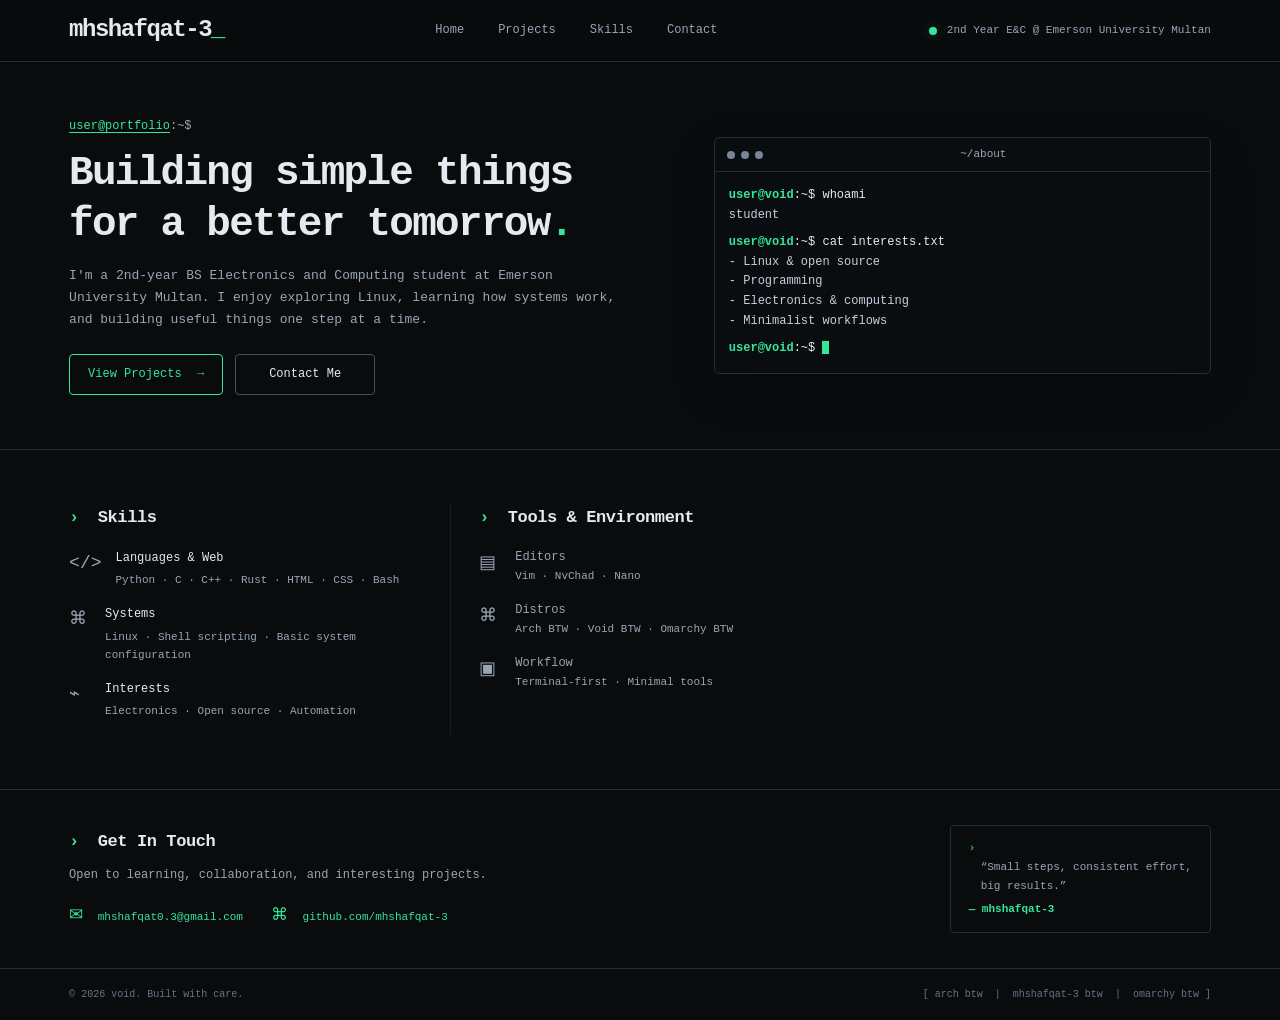
==== index.html @ f00e819d "Add files via upload" ====
<!doctype html>
<html lang="en">
<head>
  <meta charset="utf-8">
  <meta name="viewport" content="width=device-width, initial-scale=1">
  <meta name="theme-color" content="#090b0d">
  <meta name="description" content="void — Electronics and Computing student exploring Linux, programming, and open source.">
  <meta property="og:title" content="void — Developer Portfolio">
  <meta property="og:description" content="A small corner of the internet for code, Linux, and things I'm building.">
  <title>mhshafqat-3 — Developer Portfolio</title>
  <link rel="icon" href="favicon.svg" type="image/svg+xml">
  <link rel="stylesheet" href="style.css">
</head>
<body>
  <header class="topbar">
    <a class="brand" href="#home" aria-label="mhshafqat-3 home">mhshafqat-3<span>_</span></a>
    <button class="menu-toggle" aria-expanded="false" aria-controls="nav" aria-label="Toggle navigation">☰</button>
    <nav id="nav" class="nav">
      <a class="active" href="index.html">Home</a><a href="projects.html">Projects</a><a href="index.html#skills">Skills</a><a href="index.html#contact">Contact</a>
    </nav>
    <div class="status"><i></i><span>2nd Year E&amp;C @ Emerson University Multan</span></div>
  </header>

  <main>
    <section class="hero section" id="home">
      <div class="hero-copy">
        <p class="prompt"><span>user@portfolio</span>:~$</p>
        <h1>Building simple things<br>for a better tomorrow<span class="green">.</span></h1>
        <p class="intro">I'm a 2nd-year BS Electronics and Computing student at Emerson University Multan. I enjoy exploring Linux, learning how systems work, and building useful things one step at a time.</p>
        <div class="actions"><a class="button primary" href="projects.html">View Projects <span>→</span></a><a class="button" href="#contact">Contact Me</a></div>
      </div>
      <div class="terminal" aria-label="Terminal-style introduction">
        <div class="terminal-bar"><span></span><span></span><span></span><p>~/about</p></div>
        <div class="terminal-body">
          <p><b>user@void</b>:~$ whoami</p><p class="output">student</p>
          <p><b>user@void</b>:~$ cat interests.txt</p>
          <p class="output">- Linux &amp; open source<br>- Programming<br>- Electronics &amp; computing<br>- Minimalist workflows</p>
          <p><b>user@void</b>:~$ <span class="cursor"></span></p>
        </div>
      </div>
    </section>

    <section class="overview section">
      <article id="skills">
        <h2><span>›</span> Skills</h2>
        <div class="skill-group"><span class="skill-icon">&lt;/&gt;</span><div><h3>Languages &amp; Web</h3><p>Python · C · C++ · Rust · HTML · CSS · Bash</p></div></div>
        <div class="skill-group"><span class="skill-icon">⌘</span><div><h3>Systems</h3><p>Linux · Shell scripting · Basic system configuration</p></div></div>
        <div class="skill-group"><span class="skill-icon">⌁</span><div><h3>Interests</h3><p>Electronics · Open source · Automation</p></div></div>
      </article>
      <article>
        <h2><span>›</span> Tools &amp; Environment</h2>
        <div class="tool-row"><span>▤</span><p><b>Editors</b><br>Vim · NvChad · Nano</p></div>
        <div class="tool-row"><span>⌘</span><p><b>Distros</b><br>Arch BTW · Void BTW · Omarchy BTW</p></div>
        <div class="tool-row"><span>▣</span><p><b>Workflow</b><br>Terminal-first · Minimal tools</p></div>
      </article>
    </section>

    <section class="contact section" id="contact">
      <div><h2><span>›</span> Get In Touch</h2><p>Open to learning, collaboration, and interesting projects.</p>
        <div class="contact-links">
          <a href="mailto: mhshafqat0.3@gmail.com"><span>✉</span> mhshafqat0.3@gmail.com</a>
          <a href="https://github.com/mhshafqat-3" target="_blank" rel="noreferrer"><span>⌘</span> github.com/mhshafqat-3</a>
        </div>
      </div>
      <aside class="quote"><span>›</span><p>“Small steps, consistent effort,<br>big results.”</p><b>— mhshafqat-3</b></aside>
    </section>
  </main>
  <footer><p>© <span id="year"></span> void. Built with care.</p><p class="footer-note">[ arch btw&nbsp; | &nbsp;mhshafqat-3 btw&nbsp; | &nbsp;omarchy btw ]</p></footer>
  <script src="script.js"></script>
</body>
</html>
---- style.css ----
:root{color-scheme:dark;--bg:#090b0d;--panel:#0c0f12;--text:#e5eaf0;--muted:#9aa6b5;--dim:#667386;--green:#35e69a;--border:#252d37;--mono:ui-monospace,SFMono-Regular,Menlo,Monaco,Consolas,"Liberation Mono",monospace}
*{box-sizing:border-box}html{scroll-behavior:smooth;scroll-padding-top:80px}body{margin:0;background:var(--bg);color:var(--text);font-family:var(--mono);font-size:14px;line-height:1.7}a{color:inherit;text-decoration:none}a:focus-visible,button:focus-visible{outline:2px solid var(--green);outline-offset:4px}.topbar{height:62px;padding:0 5.4%;display:flex;align-items:center;gap:34px;border-bottom:1px solid var(--border);position:sticky;top:0;background:rgba(9,11,13,.94);backdrop-filter:blur(12px);z-index:10}.brand{font-size:24px;font-weight:800;letter-spacing:-1.5px;color:var(--text)}.brand span,.green{color:var(--green)}.nav{display:flex;gap:34px;margin:auto;font-size:12px;color:var(--muted)}.nav a{padding:20px 0;transition:color .2s}.nav a:hover,.nav a.active{color:var(--green)}.status{font-size:11px;color:var(--muted);display:flex;align-items:center;gap:10px;white-space:nowrap}.status i{width:8px;height:8px;border-radius:50%;background:var(--green);box-shadow:0 0 12px #35e69a55}.menu-toggle{display:none;background:none;border:1px solid var(--border);color:var(--text);padding:5px 10px}.section{padding:54px 5.4%;border-bottom:1px solid var(--border)}.hero{display:grid;grid-template-columns:1fr .88fr;gap:7%;align-items:center;min-height:380px}.prompt{color:var(--muted);font-size:12px;margin:0 0 12px}.prompt span{color:var(--green);text-decoration:underline;text-underline-offset:3px}.hero h1{font-size:clamp(29px,3.2vw,43px);line-height:1.23;letter-spacing:-1.7px;margin:0 0 16px}.intro{color:var(--muted);max-width:550px;margin:0 0 23px;font-size:13px}.actions{display:flex;gap:12px;flex-wrap:wrap}.button{border:1px solid #46505e;border-radius:4px;padding:9px 18px;font-size:12px;min-width:140px;text-align:center;transition:border-color .2s,background .2s}.button:hover{border-color:var(--green)}.button.primary{border-color:var(--green);color:var(--green)}.button.primary:hover{background:#35e69a12}.button span{margin-left:8px}.terminal{border:1px solid var(--border);border-radius:5px;overflow:hidden;background:#0a0d10;box-shadow:0 16px 45px #0002}.terminal-bar{height:34px;border-bottom:1px solid var(--border);display:flex;align-items:center;gap:6px;padding:0 12px;color:var(--muted);font-size:11px}.terminal-bar span{height:8px;width:8px;background:#77869a;border-radius:50%}.terminal-bar p{margin:auto;font-size:11px}.terminal-body{padding:14px;font-size:12px;line-height:1.65}.terminal-body p{margin:0}.terminal-body b{color:var(--green);font-weight:600}.output{color:#c5d0dd;margin-bottom:7px!important}.cursor{display:inline-block;background:var(--green);height:13px;width:7px;vertical-align:middle;animation:blink 1.2s steps(2,start) infinite}@keyframes blink{to{visibility:hidden}}.overview{display:grid;grid-template-columns:1fr 1.1fr 1fr;gap:36px}.overview article+article{border-left:1px solid #171d24;padding-left:28px}h2{font-size:17px;font-weight:600;margin:0 0 14px;letter-spacing:-.4px}h2>span,.section-heading h2>span,.contact h2>span{color:var(--green);margin-right:9px}.overview article>p,.section-heading>p,.contact>div>p{color:var(--muted);font-size:12px;margin:0 0 18px}.text-link{display:inline-block;color:var(--green);font-size:12px;text-decoration:underline;text-underline-offset:4px;margin-top:6px}.text-link span{margin-left:7px}.skill-group,.tool-row{display:flex;gap:14px;margin:15px 0;align-items:flex-start}.skill-icon,.tool-row>span{color:var(--muted);font-size:18px;min-width:22px}.skill-group h3,.tool-row b{font-size:12px;font-weight:500;margin:0 0 3px}.skill-group p,.tool-row p{color:var(--muted);font-size:11px;margin:0;line-height:1.65}.projects{padding-top:38px;padding-bottom:42px}.section-heading{display:flex;align-items:baseline;gap:18px;flex-wrap:wrap;margin-bottom:18px}.section-heading h2{margin:0}.section-heading>p{margin:0}.project-grid{display:grid;grid-template-columns:repeat(4,minmax(0,1fr));gap:14px}.project-card{border:1px solid var(--border);border-radius:4px;padding:17px 15px;min-height:208px;background:linear-gradient(140deg,#0d1115,#090b0d 65%);transition:border-color .2s,transform .2s}.project-card:hover{border-color:#3a7a61;transform:translateY(-2px)}.project-symbol{height:31px;width:35px;display:grid;place-items:center;border:1px solid #167a51;color:var(--green);border-radius:3px;font-size:13px;margin-bottom:12px}.project-card h3{font-size:13px;font-weight:600;margin:0 0 7px}.project-card>p{color:var(--muted);font-size:10px;line-height:1.7;margin:0 0 12px}.tags{display:flex;gap:6px;flex-wrap:wrap;margin:12px 0}.tags span{border:1px solid #263b36;border-radius:3px;padding:1px 6px;font-size:9px;color:#a8d6c2}.project-links{margin-top:14px;display:flex;gap:14px;font-size:10px}.project-links a{color:var(--green)}.add-card{border-style:dashed;display:flex;flex-direction:column;align-items:center;justify-content:center;text-align:center}.add-card .plus{font-size:25px;color:var(--muted);line-height:1}.add-card h3{margin-top:12px}.add-card code{color:var(--text)}.contact{display:flex;justify-content:space-between;align-items:center;gap:30px;padding-top:35px;padding-bottom:35px}.contact h2{margin-bottom:8px}.contact>div>p{margin-bottom:17px}.contact-links{display:flex;gap:28px;flex-wrap:wrap}.contact-links a{color:var(--green);font-size:11px}.contact-links span{font-size:17px;margin-right:8px}.quote{border:1px solid var(--border);padding:13px 18px;min-width:235px;border-radius:4px;font-size:11px;color:var(--muted)}.quote>span,.quote b{color:var(--green)}.quote p{margin:0 0 5px 12px}footer{padding:17px 5.4%;display:flex;justify-content:space-between;color:var(--dim);font-size:10px}footer p{margin:0}
@media(min-width:1400px){.section{padding-left:max(5.4%,calc((100vw - 1320px)/2));padding-right:max(5.4%,calc((100vw - 1320px)/2))}.topbar{padding-left:max(5.4%,calc((100vw - 1320px)/2));padding-right:max(5.4%,calc((100vw - 1320px)/2))}}
@media(max-width:1000px){.topbar{gap:20px}.status{display:none}.nav{gap:22px}.hero{gap:4%}.hero h1{font-size:clamp(28px,4vw,39px)}.overview{gap:20px}.overview article+article{padding-left:20px}.project-grid{grid-template-columns:repeat(2,minmax(0,1fr))}}
@media(max-width:650px){body{font-size:13px}.topbar{height:58px;padding:0 5%;justify-content:space-between}.menu-toggle{display:block}.nav{display:none;position:absolute;top:57px;left:0;right:0;margin:0;padding:12px 5%;background:#0a0d10;border-bottom:1px solid var(--border);flex-direction:column;gap:0}.nav.open{display:flex}.nav a{padding:10px 0}.section{padding:36px 5%}.hero{grid-template-columns:1fr;gap:28px;min-height:auto}.hero h1{font-size:clamp(30px,8vw,42px)}.intro{font-size:12px}.terminal-body{font-size:11px}.overview{grid-template-columns:1fr;gap:26px}.overview article+article{border-left:0;border-top:1px solid #171d24;padding:24px 0 0}.overview article>p{max-width:500px}.project-grid{grid-template-columns:1fr}.project-card{min-height:190px}.section-heading{display:block}.section-heading>p{margin:4px 0 0 23px}.contact{align-items:stretch;flex-direction:column}.contact-links{flex-direction:column;gap:12px}.quote{min-width:0}footer{padding:16px 5%;gap:12px;flex-direction:column}.footer-note{font-size:9px}}
@media(prefers-reduced-motion:reduce){*,*::before,*::after{scroll-behavior:auto!important;animation-duration:.01ms!important;animation-iteration-count:1!important;transition-duration:.01ms!important}}

/* Dedicated projects page */
.projects-page{min-height:calc(100vh - 120px);padding-top:58px}
.projects-intro{max-width:760px;margin-bottom:42px}
.projects-intro h1{font-size:clamp(32px,5vw,48px);line-height:1.2;letter-spacing:-1.8px;margin:0 0 14px}
.projects-intro .intro{max-width:680px}
.project-grid-page{grid-template-columns:repeat(3,minmax(0,1fr));gap:18px}
.project-grid-page .project-card{min-height:235px;padding:21px}
.back-home{margin-top:32px}
@media(max-width:800px){.project-grid-page{grid-template-columns:repeat(2,minmax(0,1fr))}}
@media(max-width:550px){.projects-page{padding-top:38px}.project-grid-page{grid-template-columns:1fr}.project-grid-page .project-card{min-height:190px}}
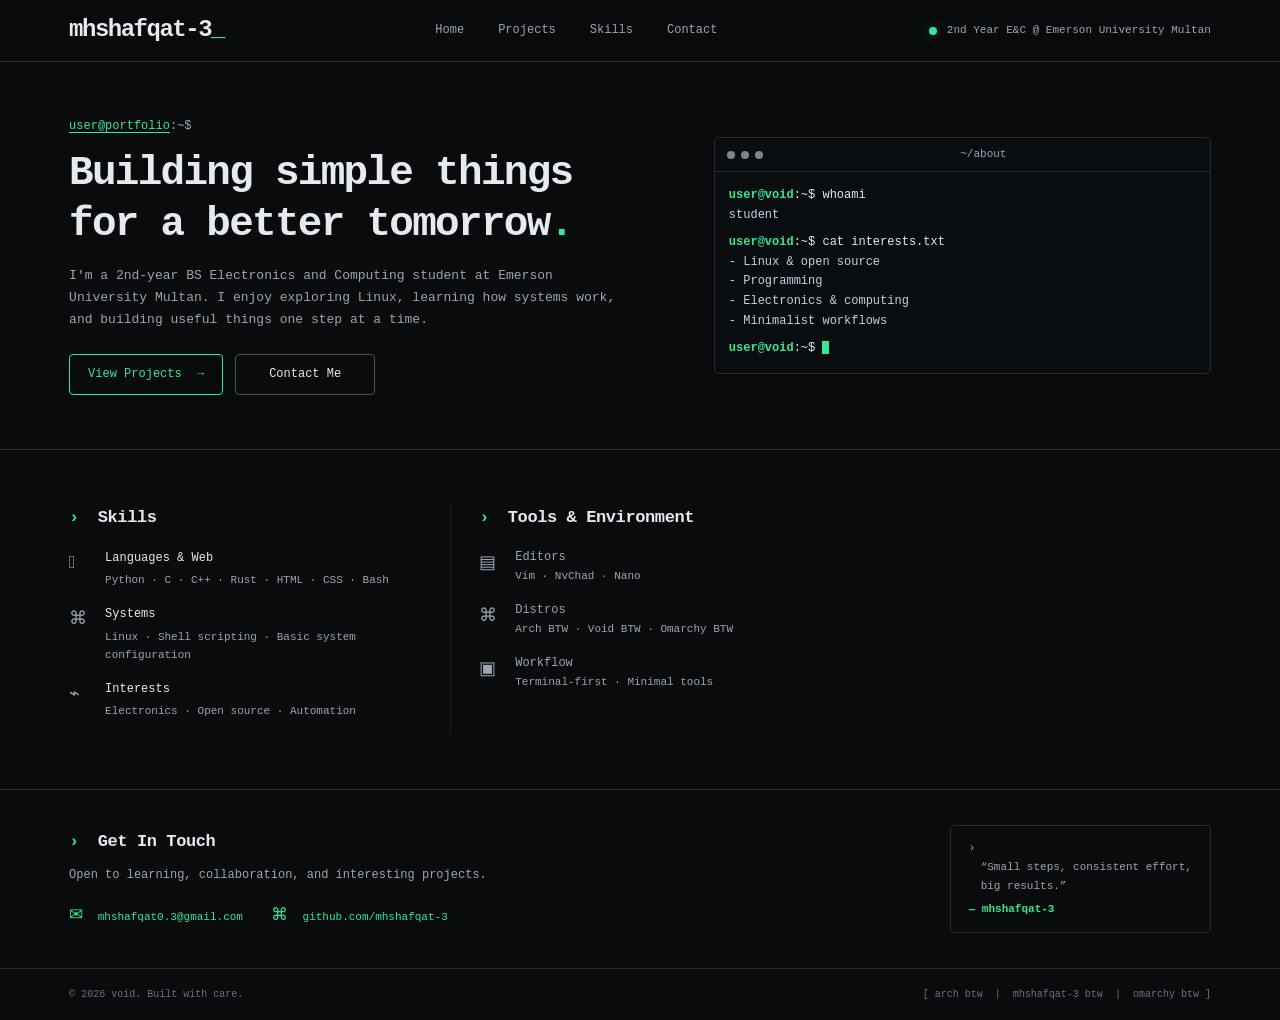
==== commit 11a4f4ad: "Update index.html" ====
--- a/index.html
+++ b/index.html
@@ -43,7 +43,7 @@
     <section class="overview section">
       <article id="skills">
         <h2><span>›</span> Skills</h2>
-        <div class="skill-group"><span class="skill-icon">&lt;/&gt;</span><div><h3>Languages &amp; Web</h3><p>Python · C · C++ · Rust · HTML · CSS · Bash</p></div></div>
+        <div class="skill-group"><span class="skill-icon">&#xf121;</span><div><h3>Languages &amp; Web</h3><p>Python · C · C++ · Rust · HTML · CSS · Bash</p></div></div>
         <div class="skill-group"><span class="skill-icon">⌘</span><div><h3>Systems</h3><p>Linux · Shell scripting · Basic system configuration</p></div></div>
         <div class="skill-group"><span class="skill-icon">⌁</span><div><h3>Interests</h3><p>Electronics · Open source · Automation</p></div></div>
       </article>
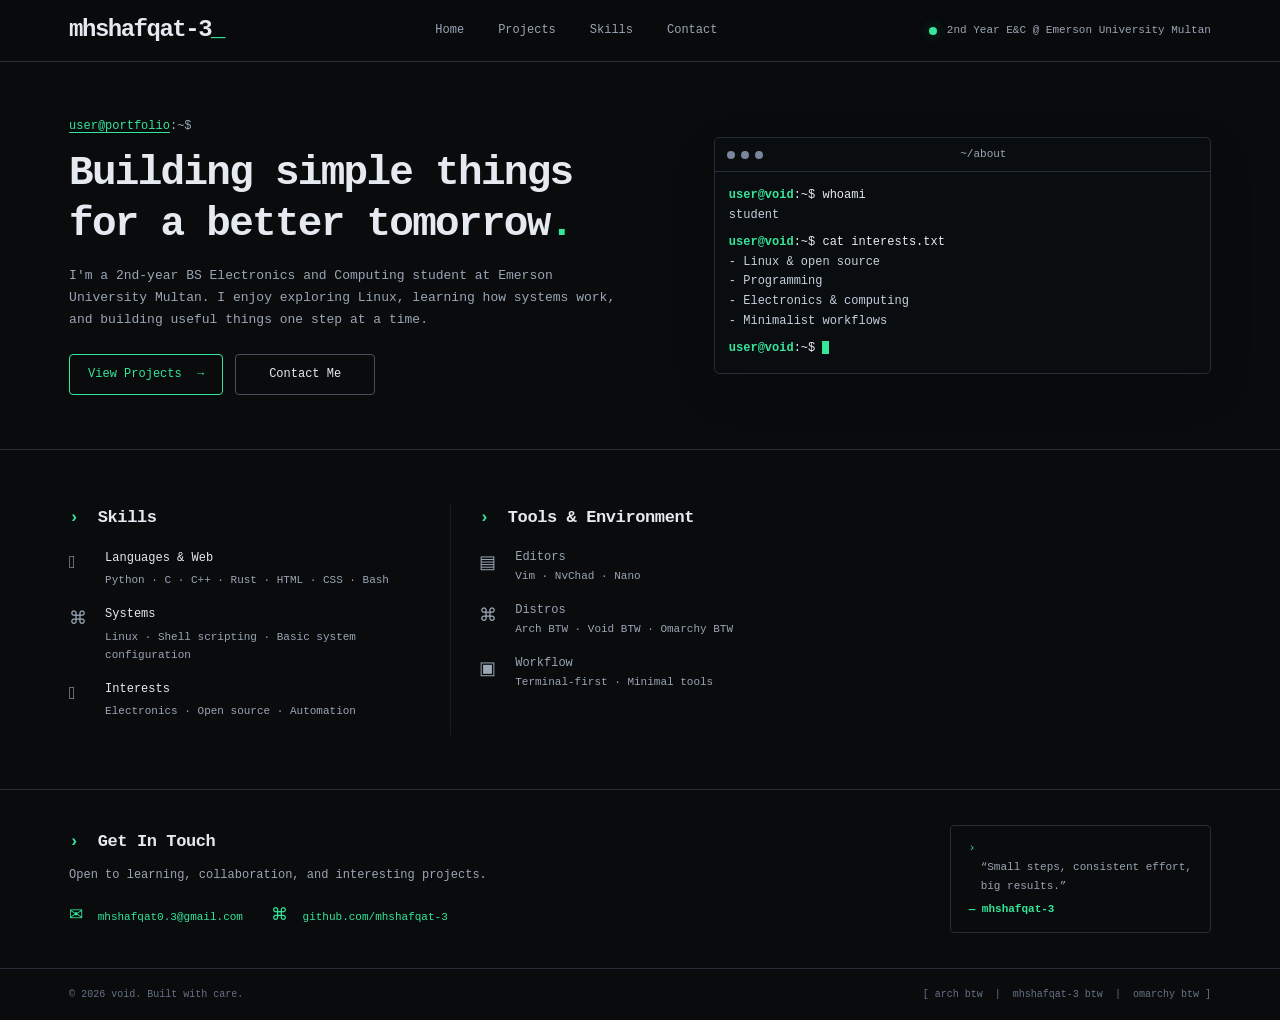
==== commit 3483971d: "Update index.html" ====
--- a/index.html
+++ b/index.html
@@ -45,7 +45,7 @@
         <h2><span>›</span> Skills</h2>
         <div class="skill-group"><span class="skill-icon">&#xf121;</span><div><h3>Languages &amp; Web</h3><p>Python · C · C++ · Rust · HTML · CSS · Bash</p></div></div>
         <div class="skill-group"><span class="skill-icon">⌘</span><div><h3>Systems</h3><p>Linux · Shell scripting · Basic system configuration</p></div></div>
-        <div class="skill-group"><span class="skill-icon">⌁</span><div><h3>Interests</h3><p>Electronics · Open source · Automation</p></div></div>
+        <div class="skill-group"><span class="skill-icon">&#xf26c;</span><div><h3>Interests</h3><p>Electronics · Open source · Automation</p></div></div>
       </article>
       <article>
         <h2><span>›</span> Tools &amp; Environment</h2>
